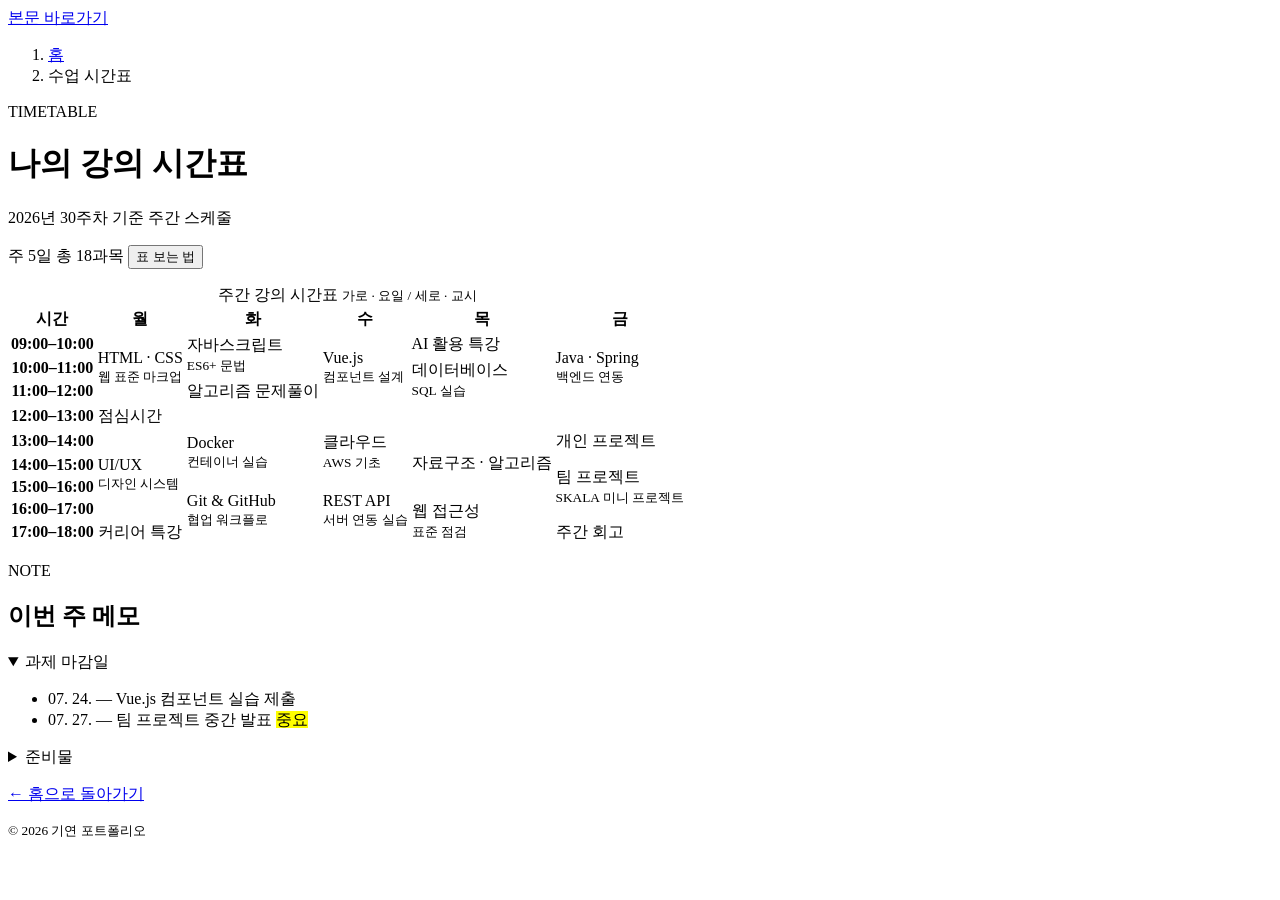
==== myClass.html @ 44c43b81 "🎉 feat: 프론트엔드 프로젝트 설정" ====
<!DOCTYPE html>
<html lang="ko">

<head>
    <meta charset="UTF-8">
    <meta name="viewport" content="width=device-width, initial-scale=1.0">
    <meta name="description" content="월요일부터 금요일까지의 주간 강의 시간표입니다.">
    <meta name="theme-color" content="#4f46e5">
    <title>나의 강의 시간표 | 박기연의 유니버스</title>
    <link rel="stylesheet" href="../css/trendy.css">
</head>

<body>
    <a class="skip-link" href="#main">본문 바로가기</a>

    <div class="container">

        <nav aria-label="이동 경로">
            <ol class="breadcrumb">
                <li><a href="index.html">홈</a></li>
                <li aria-current="page">수업 시간표</li>
            </ol>
        </nav>

        <header class="page-header">
            <p class="kicker">TIMETABLE</p>
            <hgroup>
                <h1>나의 강의 시간표</h1>
                <p><time datetime="2026-W30">2026년 30주차</time> 기준 주간 스케줄</p>
            </hgroup>
            <p>
                <span class="badge" data-tone="info">주 5일</span>
                <span class="badge" data-tone="info">총 18과목</span>
                <button type="button" popovertarget="legend-pop" class="btn-ghost">표 보는 법</button>
            </p>

            <div id="legend-pop" popover class="popover-card">
                <h2>표 보는 법</h2>
                <ul>
                    <li>세로로 병합된 칸은 연강(연속 수업)입니다.</li>
                    <li>점심시간은 가로로 병합되어 있습니다.</li>
                </ul>
                <button type="button" popovertarget="legend-pop" popovertargetaction="hide">닫기</button>
            </div>
        </header>

        <main id="main">

            <!-- 좁은 화면에서 가로 스크롤 되도록 감싸는 래퍼 (CSS는 추후 적용) -->
            <div class="table-scroll" role="region" aria-labelledby="timetable-caption" tabindex="0">
                <table class="timetable" data-component="timetable">
                    <caption id="timetable-caption">
                        주간 강의 시간표
                        <small>가로 · 요일 / 세로 · 교시</small>
                    </caption>

                    <colgroup>
                        <col class="col-time">
                        <col span="5" class="col-day">
                    </colgroup>

                    <thead>
                        <tr>
                            <th scope="col">시간</th>
                            <th scope="col">월</th>
                            <th scope="col">화</th>
                            <th scope="col">수</th>
                            <th scope="col">목</th>
                            <th scope="col">금</th>
                        </tr>
                    </thead>

                    <tbody>
                        <tr>
                            <th scope="row"><time datetime="09:00">09:00</time>–<time datetime="10:00">10:00</time></th>
                            <td rowspan="3">HTML · CSS<br><small>웹 표준 마크업</small></td>
                            <td rowspan="2">자바스크립트<br><small>ES6+ 문법</small></td>
                            <td rowspan="3">Vue.js<br><small>컴포넌트 설계</small></td>
                            <td>AI 활용 특강</td>
                            <td rowspan="3">Java · Spring<br><small>백엔드 연동</small></td>
                        </tr>
                        <tr>
                            <th scope="row"><time datetime="10:00">10:00</time>–<time datetime="11:00">11:00</time></th>
                            <td rowspan="2">데이터베이스<br><small>SQL 실습</small></td>
                        </tr>
                        <tr>
                            <th scope="row"><time datetime="11:00">11:00</time>–<time datetime="12:00">12:00</time></th>
                            <td>알고리즘 문제풀이</td>
                        </tr>

                        <tr class="row-break" data-type="lunch">
                            <th scope="row"><time datetime="12:00">12:00</time>–<time datetime="13:00">13:00</time></th>
                            <td colspan="5">점심시간</td>
                        </tr>

                        <tr>
                            <th scope="row"><time datetime="13:00">13:00</time>–<time datetime="14:00">14:00</time></th>
                            <td rowspan="4">UI/UX<br><small>디자인 시스템</small></td>
                            <td rowspan="2">Docker<br><small>컨테이너 실습</small></td>
                            <td rowspan="2">클라우드<br><small>AWS 기초</small></td>
                            <td rowspan="3">자료구조 · 알고리즘</td>
                            <td>개인 프로젝트</td>
                        </tr>
                        <tr>
                            <th scope="row"><time datetime="14:00">14:00</time>–<time datetime="15:00">15:00</time></th>
                            <td rowspan="3">팀 프로젝트<br><small>SKALA 미니 프로젝트</small></td>
                        </tr>
                        <tr>
                            <th scope="row"><time datetime="15:00">15:00</time>–<time datetime="16:00">16:00</time></th>
                            <td rowspan="3">Git &amp; GitHub<br><small>협업 워크플로</small></td>
                            <td rowspan="3">REST API<br><small>서버 연동 실습</small></td>
                        </tr>
                        <tr>
                            <th scope="row"><time datetime="16:00">16:00</time>–<time datetime="17:00">17:00</time></th>
                            <td rowspan="2">웹 접근성<br><small>표준 점검</small></td>
                        </tr>
                        <tr>
                            <th scope="row"><time datetime="17:00">17:00</time>–<time datetime="18:00">18:00</time></th>
                            <td>커리어 특강</td>
                            <td>주간 회고</td>
                        </tr>
                    </tbody>
                </table>
            </div>

            <section aria-labelledby="tip-title">
                <p class="kicker">NOTE</p>
                <h2 id="tip-title">이번 주 메모</h2>
                <details name="class-note" class="accordion" open>
                    <summary>과제 마감일</summary>
                    <ul>
                        <li><time datetime="2026-07-24">07. 24.</time> — Vue.js 컴포넌트 실습 제출</li>
                        <li><time datetime="2026-07-27">07. 27.</time> — 팀 프로젝트 중간 발표 <mark>중요</mark></li>
                    </ul>
                </details>
                <details name="class-note" class="accordion">
                    <summary>준비물</summary>
                    <ul>
                        <li>노트북 + 충전기 <kbd>필수</kbd></li>
                        <li>Docker Desktop 설치 확인</li>
                    </ul>
                </details>
            </section>

        </main>

        <footer class="site-footer">
            <p><a href="index.html">&larr; 홈으로 돌아가기</a></p>
            <p><small>&copy; <time datetime="2026">2026</time> 기연 포트폴리오</small></p>
        </footer>

    </div>
</body>

</html>
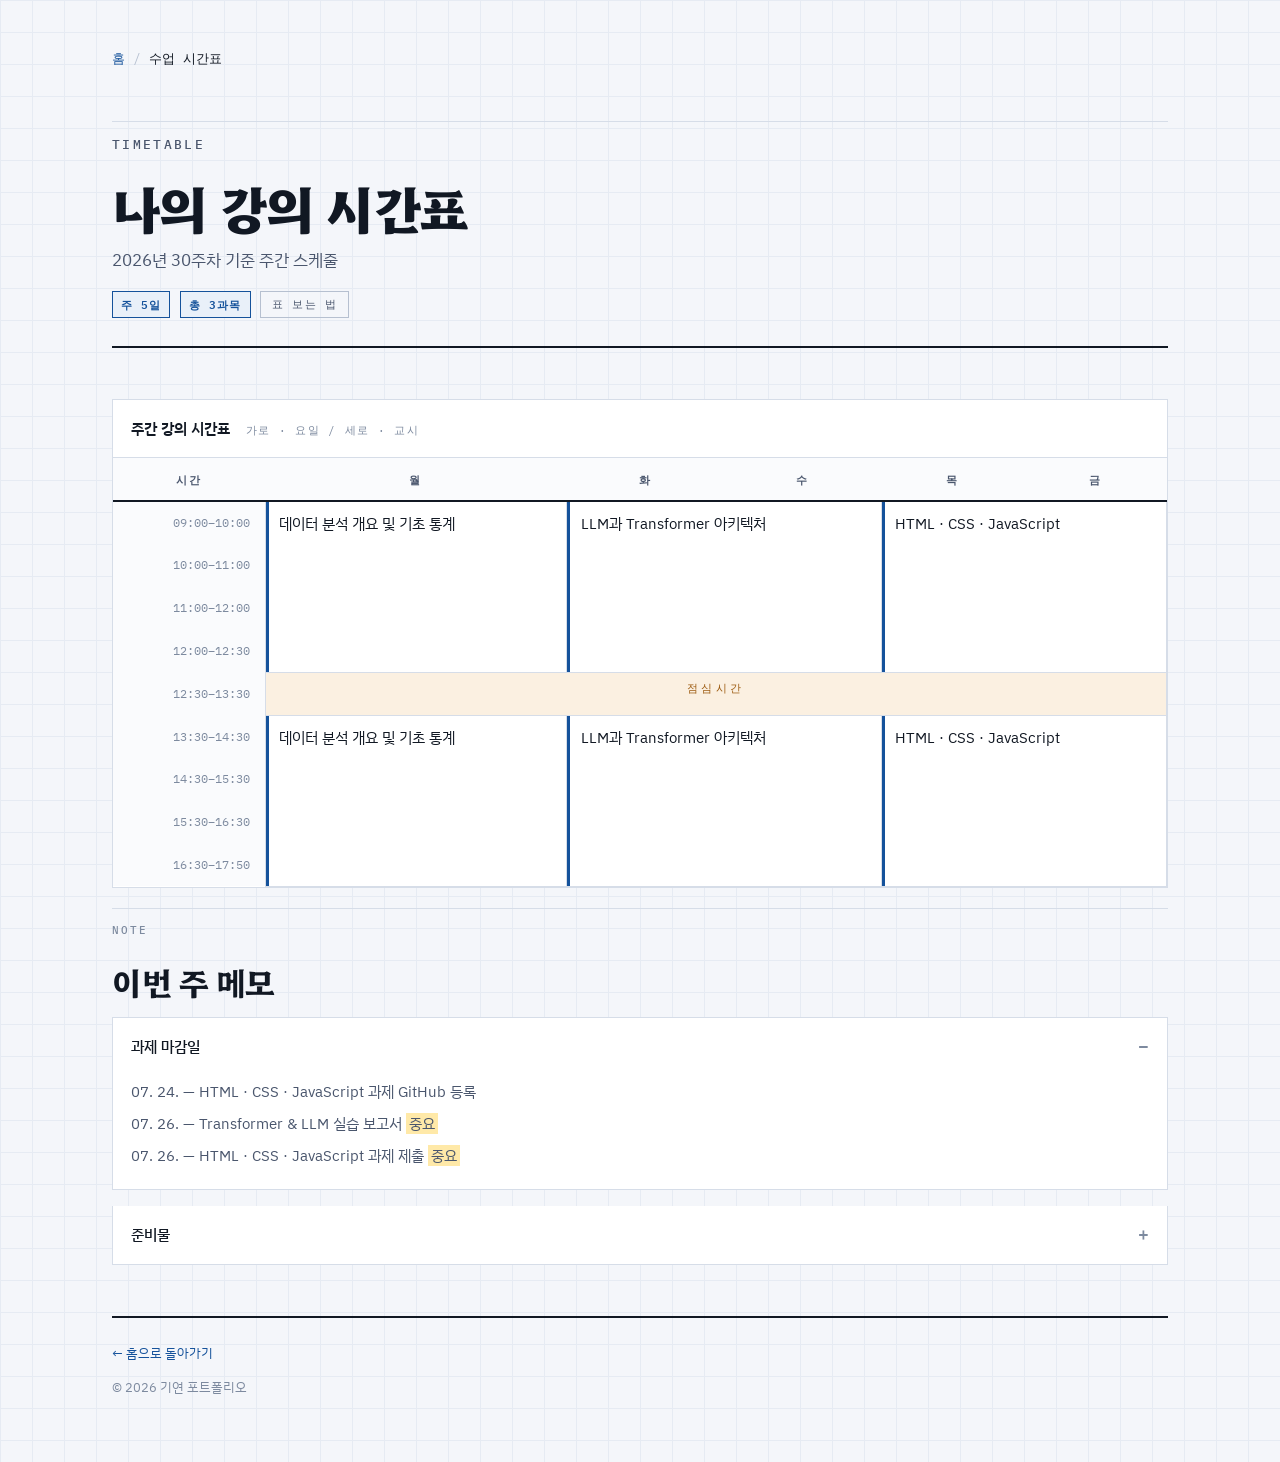
==== commit e9e03089: "✨ feat: 프론트엔드 초안 추가" ====
--- a/myClass.html
+++ b/myClass.html
@@ -7,7 +7,7 @@
     <meta name="description" content="월요일부터 금요일까지의 주간 강의 시간표입니다.">
     <meta name="theme-color" content="#4f46e5">
     <title>나의 강의 시간표 | 박기연의 유니버스</title>
-    <link rel="stylesheet" href="../css/trendy.css">
+    <link rel="stylesheet" href="css/trendy.css">
 </head>
 
 <body>
@@ -30,7 +30,7 @@
             </hgroup>
             <p>
                 <span class="badge" data-tone="info">주 5일</span>
-                <span class="badge" data-tone="info">총 18과목</span>
+                <span class="badge" data-tone="info">총 3과목</span>
                 <button type="button" popovertarget="legend-pop" class="btn-ghost">표 보는 법</button>
             </p>
 
@@ -38,7 +38,8 @@
                 <h2>표 보는 법</h2>
                 <ul>
                     <li>세로로 병합된 칸은 연강(연속 수업)입니다.</li>
-                    <li>점심시간은 가로로 병합되어 있습니다.</li>
+                    <li>가로로 병합된 칸은 여러 요일에 걸쳐 같은 과목이 이어진다는 뜻입니다.</li>
+                    <li>점심시간은 요일 전체가 가로로 병합되어 있습니다.</li>
                 </ul>
                 <button type="button" popovertarget="legend-pop" popovertargetaction="hide">닫기</button>
             </div>
@@ -71,53 +72,44 @@
                     </thead>
 
                     <tbody>
+                        <!-- 오전: 09:00–12:30. 하루 종일 같은 과목이라 세로 4칸 병합,
+                             화·수와 목·금은 같은 과목이라 가로 2칸도 함께 병합했습니다. -->
                         <tr>
                             <th scope="row"><time datetime="09:00">09:00</time>–<time datetime="10:00">10:00</time></th>
-                            <td rowspan="3">HTML · CSS<br><small>웹 표준 마크업</small></td>
-                            <td rowspan="2">자바스크립트<br><small>ES6+ 문법</small></td>
-                            <td rowspan="3">Vue.js<br><small>컴포넌트 설계</small></td>
-                            <td>AI 활용 특강</td>
-                            <td rowspan="3">Java · Spring<br><small>백엔드 연동</small></td>
+                            <td rowspan="4">데이터 분석 개요 및 기초 통계</td>
+                            <td rowspan="4" colspan="2">LLM과 Transformer 아키텍처</td>
+                            <td rowspan="4" colspan="2">HTML · CSS · JavaScript</td>
                         </tr>
                         <tr>
                             <th scope="row"><time datetime="10:00">10:00</time>–<time datetime="11:00">11:00</time></th>
-                            <td rowspan="2">데이터베이스<br><small>SQL 실습</small></td>
                         </tr>
                         <tr>
                             <th scope="row"><time datetime="11:00">11:00</time>–<time datetime="12:00">12:00</time></th>
-                            <td>알고리즘 문제풀이</td>
+                        </tr>
+                        <tr>
+                            <th scope="row"><time datetime="12:00">12:00</time>–<time datetime="12:30">12:30</time></th>
                         </tr>
 
                         <tr class="row-break" data-type="lunch">
-                            <th scope="row"><time datetime="12:00">12:00</time>–<time datetime="13:00">13:00</time></th>
+                            <th scope="row"><time datetime="12:30">12:30</time>–<time datetime="13:30">13:30</time></th>
                             <td colspan="5">점심시간</td>
                         </tr>
 
+                        <!-- 오후: 13:30–17:50 -->
                         <tr>
-                            <th scope="row"><time datetime="13:00">13:00</time>–<time datetime="14:00">14:00</time></th>
-                            <td rowspan="4">UI/UX<br><small>디자인 시스템</small></td>
-                            <td rowspan="2">Docker<br><small>컨테이너 실습</small></td>
-                            <td rowspan="2">클라우드<br><small>AWS 기초</small></td>
-                            <td rowspan="3">자료구조 · 알고리즘</td>
-                            <td>개인 프로젝트</td>
+                            <th scope="row"><time datetime="13:30">13:30</time>–<time datetime="14:30">14:30</time></th>
+                            <td rowspan="4">데이터 분석 개요 및 기초 통계</td>
+                            <td rowspan="4" colspan="2">LLM과 Transformer 아키텍처</td>
+                            <td rowspan="4" colspan="2">HTML · CSS · JavaScript</td>
                         </tr>
                         <tr>
-                            <th scope="row"><time datetime="14:00">14:00</time>–<time datetime="15:00">15:00</time></th>
-                            <td rowspan="3">팀 프로젝트<br><small>SKALA 미니 프로젝트</small></td>
+                            <th scope="row"><time datetime="14:30">14:30</time>–<time datetime="15:30">15:30</time></th>
                         </tr>
                         <tr>
-                            <th scope="row"><time datetime="15:00">15:00</time>–<time datetime="16:00">16:00</time></th>
-                            <td rowspan="3">Git &amp; GitHub<br><small>협업 워크플로</small></td>
-                            <td rowspan="3">REST API<br><small>서버 연동 실습</small></td>
+                            <th scope="row"><time datetime="15:30">15:30</time>–<time datetime="16:30">16:30</time></th>
                         </tr>
                         <tr>
-                            <th scope="row"><time datetime="16:00">16:00</time>–<time datetime="17:00">17:00</time></th>
-                            <td rowspan="2">웹 접근성<br><small>표준 점검</small></td>
-                        </tr>
-                        <tr>
-                            <th scope="row"><time datetime="17:00">17:00</time>–<time datetime="18:00">18:00</time></th>
-                            <td>커리어 특강</td>
-                            <td>주간 회고</td>
+                            <th scope="row"><time datetime="16:30">16:30</time>–<time datetime="17:50">17:50</time></th>
                         </tr>
                     </tbody>
                 </table>
@@ -129,15 +121,17 @@
                 <details name="class-note" class="accordion" open>
                     <summary>과제 마감일</summary>
                     <ul>
-                        <li><time datetime="2026-07-24">07. 24.</time> — Vue.js 컴포넌트 실습 제출</li>
-                        <li><time datetime="2026-07-27">07. 27.</time> — 팀 프로젝트 중간 발표 <mark>중요</mark></li>
+                        <li><time datetime="2026-07-24">07. 24.</time> — HTML · CSS · JavaScript 과제 GitHub 등록</li>
+                        <li><time datetime="2026-07-26">07. 26.</time> — Transformer &amp; LLM 실습 보고서 <mark>중요</mark></li>
+                        <li><time datetime="2026-07-26">07. 26.</time> — HTML · CSS · JavaScript 과제 제출 <mark>중요</mark></li>
                     </ul>
                 </details>
                 <details name="class-note" class="accordion">
                     <summary>준비물</summary>
                     <ul>
                         <li>노트북 + 충전기 <kbd>필수</kbd></li>
-                        <li>Docker Desktop 설치 확인</li>
+                        <li>VS Code · Git 설치 확인</li>
+                        <li>Python 실습 환경 점검</li>
                     </ul>
                 </details>
             </section>
--- a/css/trendy.css
+++ b/css/trendy.css
@@ -0,0 +1,1609 @@
+@import url('https://fonts.googleapis.com/css2?family=Hahmlet:wght@500;700;800&family=IBM+Plex+Mono:wght@400;500;600&family=IBM+Plex+Sans+KR:wght@400;500;600;700&display=swap');
+
+/* ==========================================================================
+   박기연의 유니버스 — html-trendy 전용 스타일
+   컨셉 : 모눈종이 위에 올린 한 주 (Ruled Sheet)
+   - 페이지 전체가 32px 모눈 위에 놓이고, 카드는 그 위에 얹힌 흰 종이입니다.
+   - 시간표(myClass)가 이 컨셉의 원형이고, 나머지 컴포넌트가 같은 괘선을 빌려 씁니다.
+   - 서체 : 제목 Hahmlet(명조) / 본문 IBM Plex Sans KR / 숫자·라벨 IBM Plex Mono
+   ========================================================================== */
+
+/* --------------------------------------------------------------------------
+   1. 디자인 토큰
+   -------------------------------------------------------------------------- */
+:root {
+    color-scheme: light dark;
+
+    /* 모눈 한 칸 */
+    --cell: 32px;
+
+    /* 색 — 리장의 코발트 하늘, 세부 야경의 나트륨 등빛에서 가져왔습니다 */
+    --paper: #f4f6fa;
+    --panel: #ffffff;
+    --panel-2: #fafbfd;
+    --grid: #e6ebf3;
+    --rule: #d6dde8;
+    --rule-strong: #b6c0d0;
+
+    --ink: #111823;
+    --ink-2: #4a566d;
+    --ink-3: #7d8a9f;
+
+    --cobalt: #15529b;
+    --cobalt-2: #0e3c74;
+    --cobalt-tint: #e9f0f9;
+
+    --amber: #c9761a;
+    --amber-2: #9c5a0f;
+    --amber-tint: #fbf0e1;
+
+    --ok: #1f7a5c;
+    --ok-tint: #e5f3ee;
+    --mark: #ffe9a8;
+
+    /* 서체 */
+    --font-display: 'Hahmlet', 'Nanum Myeongjo', serif;
+    --font-body: 'IBM Plex Sans KR', system-ui, -apple-system, sans-serif;
+    --font-mono: 'IBM Plex Mono', ui-monospace, SFMono-Regular, monospace;
+
+    /* 크기 */
+    --fs-label: 0.6875rem;
+    --fs-small: 0.8125rem;
+    --fs-base: 1rem;
+    --fs-lead: 1.0625rem;
+    --fs-h3: 1.25rem;
+    --fs-h2: clamp(1.5rem, 1.1rem + 1.4vw, 2rem);
+    --fs-h1: clamp(2rem, 1.2rem + 3.4vw, 3.25rem);
+
+    --t: 160ms cubic-bezier(0.2, 0.6, 0.3, 1);
+}
+
+@media (prefers-color-scheme: dark) {
+    :root {
+        --paper: #0f131a;
+        --panel: #161c26;
+        --panel-2: #1a212c;
+        --grid: #1a2029;
+        --rule: #2b3542;
+        --rule-strong: #465469;
+
+        --ink: #e9edf4;
+        --ink-2: #aab5c6;
+        --ink-3: #7f8b9d;
+
+        --cobalt: #74aae8;
+        --cobalt-2: #a3c8f3;
+        --cobalt-tint: #16243a;
+
+        --amber: #eda85c;
+        --amber-2: #f3c288;
+        --amber-tint: #2a2014;
+
+        --ok: #5fc0a0;
+        --ok-tint: #14261f;
+        --mark: #6b5a1f;
+    }
+}
+
+/* --------------------------------------------------------------------------
+   2. 기본 골격
+   -------------------------------------------------------------------------- */
+*,
+*::before,
+*::after {
+    box-sizing: border-box;
+}
+
+body {
+    margin: 0;
+    font-family: var(--font-body);
+    font-size: var(--fs-base);
+    line-height: 1.7;
+    color: var(--ink);
+    background-color: var(--paper);
+    /* 모눈 배경 — 이 사이트의 시그니처 */
+    background-image:
+        repeating-linear-gradient(to right, var(--grid) 0 1px, transparent 1px var(--cell)),
+        repeating-linear-gradient(to bottom, var(--grid) 0 1px, transparent 1px var(--cell));
+    -webkit-font-smoothing: antialiased;
+    word-break: keep-all;
+}
+
+h1,
+h2,
+h3,
+h4,
+hgroup,
+p,
+ul,
+ol,
+dl,
+dd,
+figure,
+blockquote {
+    margin: 0;
+}
+
+ul,
+ol {
+    padding: 0;
+    list-style: none;
+}
+
+img,
+video {
+    display: block;
+    max-width: 100%;
+}
+
+/* 제목 — 명조는 큰 제목에만, 아껴서 씁니다 */
+h1 {
+    font-family: var(--font-display);
+    font-weight: 800;
+    font-size: var(--fs-h1);
+    line-height: 1.12;
+    letter-spacing: -0.02em;
+}
+
+h2 {
+    font-family: var(--font-display);
+    font-weight: 700;
+    font-size: var(--fs-h2);
+    line-height: 1.25;
+    letter-spacing: -0.015em;
+}
+
+h3 {
+    font-size: var(--fs-h3);
+    font-weight: 600;
+    line-height: 1.4;
+}
+
+h4 {
+    font-size: 1.0625rem;
+    font-weight: 600;
+    line-height: 1.5;
+}
+
+a {
+    color: var(--cobalt);
+    text-decoration: none;
+    text-underline-offset: 3px;
+    transition: color var(--t);
+}
+
+a:hover {
+    color: var(--cobalt-2);
+    text-decoration: underline;
+}
+
+strong {
+    font-weight: 600;
+}
+
+small {
+    font-size: var(--fs-small);
+}
+
+abbr[title] {
+    text-decoration-style: dotted;
+    cursor: help;
+}
+
+mark {
+    background: var(--mark);
+    color: inherit;
+    padding: 0 0.2em;
+}
+
+kbd {
+    font-family: var(--font-mono);
+    font-size: 0.75rem;
+    border: 1px solid var(--rule);
+    border-bottom-width: 2px;
+    padding: 0.1em 0.45em;
+    background: var(--panel);
+}
+
+time {
+    font-variant-numeric: tabular-nums;
+}
+
+:focus-visible {
+    outline: 2px solid var(--cobalt);
+    outline-offset: 2px;
+}
+
+/* 건너뛰기 링크 */
+.skip-link {
+    position: absolute;
+    left: 0.5rem;
+    top: -4rem;
+    z-index: 20;
+    background: var(--ink);
+    color: var(--paper);
+    padding: 0.6rem 1rem;
+    font-size: var(--fs-small);
+    transition: top var(--t);
+}
+
+.skip-link:focus {
+    top: 0.5rem;
+    text-decoration: none;
+}
+
+/* --------------------------------------------------------------------------
+   3. 레이아웃
+   -------------------------------------------------------------------------- */
+.container {
+    max-width: 1120px;
+    margin: 0 auto;
+    padding: clamp(1.25rem, 4vw, 3rem) clamp(1rem, 3vw, 2rem) 4rem;
+    display: flex;
+    flex-direction: column;
+    gap: clamp(2rem, 4vw, 3.25rem);
+}
+
+main,
+aside,
+.container > nav,
+.container > section {
+    display: flex;
+    flex-direction: column;
+    gap: 1.25rem;
+}
+
+main > section,
+aside > section {
+    display: flex;
+    flex-direction: column;
+    gap: 1rem;
+}
+
+/* 홈: 본문 + 사이드바 */
+.content-wrapper {
+    display: grid;
+    grid-template-columns: minmax(0, 7fr) minmax(0, 3fr);
+    gap: clamp(1.5rem, 3vw, 2.5rem);
+    align-items: start;
+}
+
+/* 괘선 — 모든 구획은 얇은 선 아래에서 시작합니다 */
+.kicker {
+    font-family: var(--font-mono);
+    font-size: var(--fs-label);
+    font-weight: 500;
+    letter-spacing: 0.18em;
+    text-transform: uppercase;
+    color: var(--ink-3);
+    border-top: 1px solid var(--rule);
+    padding-top: 0.75rem;
+    margin-bottom: 0.35rem;
+}
+
+/* --------------------------------------------------------------------------
+   4. 머리말 / 이동 경로
+   -------------------------------------------------------------------------- */
+.site-header,
+.page-header {
+    display: flex;
+    flex-direction: column;
+    gap: 1rem;
+    padding-bottom: 1.75rem;
+    border-bottom: 2px solid var(--ink);
+}
+
+/* 미션6 — index를 처음 열면 상단 헤더 타이틀이 부드럽게 페이드인되며 등장.
+   (동작 최소화 설정 시 파일 하단 prefers-reduced-motion 블록이 자동으로 끕니다.) */
+@keyframes trendy-hero-in {
+    from { opacity: 0; transform: translateY(-14px); }
+    to   { opacity: 1; transform: translateY(0); }
+}
+
+.site-header {
+    animation: trendy-hero-in 700ms cubic-bezier(0.2, 0.7, 0.2, 1) both;
+}
+
+.site-header hgroup,
+.page-header hgroup {
+    display: flex;
+    flex-direction: column;
+    gap: 0.6rem;
+}
+
+.site-header__tagline,
+.page-header hgroup p {
+    font-size: var(--fs-lead);
+    color: var(--ink-2);
+    max-width: 46ch;
+}
+
+.site-header__meta,
+.page-header > p {
+    display: flex;
+    flex-wrap: wrap;
+    align-items: center;
+    gap: 0.6rem;
+    font-size: var(--fs-small);
+    color: var(--ink-2);
+}
+
+.breadcrumb {
+    display: flex;
+    flex-wrap: wrap;
+    gap: 0.5rem;
+    font-family: var(--font-mono);
+    font-size: var(--fs-small);
+    color: var(--ink-3);
+}
+
+.breadcrumb li + li::before {
+    content: "/";
+    margin-right: 0.5rem;
+    color: var(--rule-strong);
+}
+
+.breadcrumb [aria-current="page"] {
+    color: var(--ink);
+}
+
+/* --------------------------------------------------------------------------
+   5. 뱃지 · 칩 · 버튼
+   -------------------------------------------------------------------------- */
+.badge {
+    font-family: var(--font-mono);
+    font-size: var(--fs-label);
+    font-weight: 600;
+    letter-spacing: 0.1em;
+    text-transform: uppercase;
+    padding: 0.2rem 0.5rem;
+    border: 1px solid currentColor;
+    color: var(--ink-2);
+    white-space: nowrap;
+}
+
+.badge[data-tone="new"],
+.badge[data-tone="update"] {
+    color: var(--amber-2);
+    background: var(--amber-tint);
+}
+
+.badge[data-tone="info"] {
+    color: var(--cobalt);
+    background: var(--cobalt-tint);
+}
+
+.badge[data-tone="success"] {
+    color: var(--ok);
+    background: var(--ok-tint);
+}
+
+.chip-list {
+    display: flex;
+    flex-wrap: wrap;
+    gap: 0.5rem;
+}
+
+.chip {
+    display: inline-block;
+    font-size: var(--fs-small);
+    padding: 0.25rem 0.7rem;
+    background: var(--panel);
+    border: 1px solid var(--rule);
+    color: var(--ink-2);
+}
+
+button {
+    font-family: inherit;
+}
+
+.btn-ghost {
+    font-family: var(--font-mono);
+    font-size: var(--fs-label);
+    letter-spacing: 0.1em;
+    text-transform: uppercase;
+    color: var(--ink-2);
+    background: transparent;
+    border: 1px solid var(--rule-strong);
+    padding: 0.3rem 0.7rem;
+    cursor: pointer;
+    transition: border-color var(--t), color var(--t);
+}
+
+.btn-ghost:hover {
+    color: var(--cobalt);
+    border-color: var(--cobalt);
+}
+
+.btn-submit,
+.btn-reset {
+    font-size: 0.9375rem;
+    font-weight: 600;
+    padding: 0.7rem 1.4rem;
+    border: 1px solid transparent;
+    cursor: pointer;
+    transition: background-color var(--t), color var(--t), border-color var(--t);
+}
+
+.btn-submit {
+    background: var(--cobalt);
+    color: #fff;
+}
+
+.btn-submit:hover {
+    background: var(--cobalt-2);
+}
+
+.btn-reset {
+    background: transparent;
+    color: var(--ink-2);
+    border-color: var(--rule-strong);
+}
+
+.btn-reset:hover {
+    border-color: var(--ink-2);
+    color: var(--ink);
+}
+
+@media (prefers-color-scheme: dark) {
+    .btn-submit {
+        color: #0f131a;
+    }
+}
+
+/* --------------------------------------------------------------------------
+   6. 카드형 내비게이션
+   -------------------------------------------------------------------------- */
+.nav-grid {
+    display: grid;
+    grid-template-columns: repeat(auto-fit, minmax(11.5rem, 1fr));
+    gap: 0.75rem;
+}
+
+.nav-grid li {
+    display: flex;
+}
+
+.nav-grid a {
+    flex: 1;
+    border: 1px solid var(--rule);
+    display: grid;
+    grid-template-columns: auto 1fr;
+    grid-template-areas:
+        "index title"
+        "index desc";
+    column-gap: 0.9rem;
+    row-gap: 0.15rem;
+    align-content: start;
+    height: 100%;
+    padding: 1.25rem 1.1rem;
+    background: var(--panel);
+    color: var(--ink);
+    border-top: 3px solid var(--rule);
+    transition: background-color var(--t), border-color var(--t), transform var(--t), box-shadow var(--t);
+}
+
+.nav-grid a:hover,
+.nav-grid a:focus-visible {
+    background: var(--cobalt-tint);
+    border-top-color: var(--cobalt);
+    text-decoration: none;
+    transform: translateY(-3px);
+    box-shadow: 0 8px 20px rgba(17, 24, 35, 0.12);
+}
+
+.nav-grid__index {
+    grid-area: index;
+    font-family: var(--font-mono);
+    font-size: var(--fs-small);
+    color: var(--ink-3);
+    padding-top: 0.15rem;
+}
+
+.nav-grid a:hover .nav-grid__index {
+    color: var(--cobalt);
+}
+
+.nav-grid strong {
+    grid-area: title;
+    font-size: 1.0625rem;
+}
+
+.nav-grid small {
+    grid-area: desc;
+    color: var(--ink-3);
+    line-height: 1.5;
+}
+
+/* --------------------------------------------------------------------------
+   7. 숫자 · 진행률 바
+   -------------------------------------------------------------------------- */
+/* 1px 간격 + 부모 배경으로 괘선을 만드는 방식입니다.
+   빈 칸이 생기면 회색으로 비쳐 보이므로 열 수를 항목 수에 맞춰 고정합니다.
+   항목을 늘리면 repeat() 숫자도 같이 바꿔 주세요. */
+.stat-list,
+.card-grid,
+.definition-cards,
+.next-steps {
+    display: grid;
+    grid-template-columns: repeat(3, minmax(0, 1fr));
+    gap: 1px;
+    background: var(--rule);
+    border: 1px solid var(--rule);
+}
+
+@media (max-width: 820px) {
+    .stat-list,
+    .card-grid,
+    .definition-cards,
+    .next-steps {
+        grid-template-columns: minmax(0, 1fr);
+    }
+}
+
+.stat {
+    background: var(--panel);
+    padding: 1.25rem 1.1rem;
+}
+
+.stat dt {
+    font-size: var(--fs-small);
+    color: var(--ink-3);
+    margin-bottom: 0.4rem;
+}
+
+.stat__value {
+    display: block;
+    font-family: var(--font-mono);
+    font-size: 2.25rem;
+    font-weight: 500;
+    line-height: 1.1;
+    letter-spacing: -0.03em;
+    color: var(--ink);
+    font-variant-numeric: tabular-nums;
+}
+
+.stat__unit {
+    font-size: 0.875rem;
+    font-weight: 400;
+    color: var(--ink-3);
+    margin-left: 0.35rem;
+    letter-spacing: 0;
+}
+
+.stat__caption {
+    display: block;
+    font-size: var(--fs-small);
+    color: var(--ink-2);
+    margin-top: 0.5rem;
+}
+
+.stat dd {
+    margin: 0;
+}
+
+.stat .bar {
+    margin-top: 0.9rem;
+}
+
+/* 진행률 바 : 눈금 있는 자 모양 */
+.bar {
+    display: block;
+    position: relative;
+    height: 10px;
+    background-color: var(--panel-2);
+    background-image: repeating-linear-gradient(to right, var(--rule) 0 1px, transparent 1px 25%);
+    border: 1px solid var(--rule);
+}
+
+.bar__fill {
+    display: block;
+    height: 100%;
+    width: 0;
+    background: var(--cobalt);
+    transition: width 700ms cubic-bezier(0.2, 0.7, 0.2, 1);
+}
+
+/* 채움 값은 마크업의 data-value(%)를 그대로 씁니다. 값이 늘면 여기에 한 줄만 추가하세요. */
+.bar[data-value="0"] .bar__fill { width: 0%; }
+.bar[data-value="27"] .bar__fill { width: 27%; }
+.bar[data-value="30"] .bar__fill { width: 30%; }
+.bar[data-value="50"] .bar__fill { width: 50%; }
+
+/* --------------------------------------------------------------------------
+   8. 카드 · 미디어
+   -------------------------------------------------------------------------- */
+.card {
+    background: var(--panel);
+    border: 1px solid var(--rule);
+    padding: 1.25rem;
+    display: flex;
+    flex-direction: column;
+    gap: 0.5rem;
+}
+
+.card__meta {
+    display: flex;
+    align-items: center;
+    gap: 0.6rem;
+    font-family: var(--font-mono);
+    font-size: var(--fs-small);
+    color: var(--ink-3);
+    margin-bottom: 0.5rem;
+}
+
+.card header {
+    display: flex;
+    flex-direction: column;
+    gap: 0.25rem;
+}
+
+.card footer {
+    font-size: var(--fs-small);
+    margin-top: 0.25rem;
+}
+
+.card-grid .card {
+    border: 0;
+    gap: 0.35rem;
+}
+
+.card-grid .card strong {
+    font-size: 1.0625rem;
+}
+
+.card-grid .card p {
+    color: var(--ink-2);
+    font-size: var(--fs-small);
+}
+
+.media-card {
+    background: var(--panel);
+    border: 1px solid var(--rule);
+    padding: 0.75rem;
+}
+
+.media-card img {
+    width: 100%;
+    height: auto;
+    aspect-ratio: 16 / 10;
+    object-fit: cover;
+    background: var(--panel-2);
+}
+
+/* 영상은 잘리면 안 되므로 원본 비율을 지킵니다 */
+[data-component="video-player"] {
+    max-width: 44rem;
+}
+
+.media-card video {
+    width: 100%;
+    height: auto;
+    aspect-ratio: 16 / 9;
+    object-fit: contain;
+    background: #000;
+}
+
+.media-card figcaption {
+    display: flex;
+    flex-wrap: wrap;
+    align-items: baseline;
+    gap: 0.6rem;
+    padding: 0.85rem 0.25rem 0.15rem;
+    font-size: var(--fs-small);
+    color: var(--ink-3);
+}
+
+.media-card figcaption strong {
+    font-size: var(--fs-base);
+    color: var(--ink);
+}
+
+/* --------------------------------------------------------------------------
+   9. 여행 앨범
+   -------------------------------------------------------------------------- */
+.trip-grid-container {
+    display: grid;
+    grid-template-columns: repeat(auto-fit, minmax(15rem, 1fr));
+    gap: 1.25rem;
+}
+
+.trip-card {
+    height: 100%;
+    background: var(--panel);
+    border: 1px solid var(--rule);
+    padding: 0.6rem;
+    transition: border-color var(--t), transform var(--t), box-shadow var(--t);
+}
+
+/* 미션6 — 카드에 마우스를 올리면 살짝 떠오르고 그림자가 진해집니다. */
+.trip-card:hover {
+    border-color: var(--rule-strong);
+    transform: translateY(-4px);
+    box-shadow: 0 10px 24px rgba(17, 24, 35, 0.14);
+}
+
+.trip-card img {
+    width: 100%;
+    height: auto;
+    aspect-ratio: 16 / 10;
+    object-fit: cover;
+}
+
+.trip-card figcaption {
+    display: grid;
+    grid-template-columns: auto 1fr;
+    column-gap: 0.7rem;
+    padding: 0.8rem 0.35rem 0.35rem;
+}
+
+.trip-card__index {
+    grid-row: span 2;
+    font-family: var(--font-mono);
+    font-size: var(--fs-small);
+    color: var(--ink-3);
+    padding-top: 0.2rem;
+}
+
+.trip-card figcaption strong {
+    font-size: 1.0625rem;
+}
+
+.trip-card figcaption small {
+    color: var(--ink-3);
+}
+
+.bgm {
+    display: flex;
+    flex-direction: column;
+    gap: 0.6rem;
+    padding: 1rem 1.1rem;
+    background: var(--panel);
+    border: 1px solid var(--rule);
+}
+
+.bgm h2 {
+    font-family: var(--font-mono);
+    font-size: var(--fs-label);
+    font-weight: 500;
+    letter-spacing: 0.18em;
+    text-transform: uppercase;
+    color: var(--ink-3);
+}
+
+audio {
+    width: 100%;
+}
+
+/* --------------------------------------------------------------------------
+   10. 목표 리스트 (myProfile)
+   -------------------------------------------------------------------------- */
+.section-summary {
+    display: flex;
+    align-items: baseline;
+    gap: 0.8rem;
+    color: var(--ink-2);
+    font-size: var(--fs-small);
+}
+
+.section-summary .stat__value {
+    display: inline-block;
+    font-size: 1.75rem;
+}
+
+.goal-list {
+    display: flex;
+    flex-direction: column;
+}
+
+.goal {
+    padding: 1.1rem 0;
+    border-top: 1px solid var(--rule);
+    display: flex;
+    flex-direction: column;
+    gap: 0.6rem;
+}
+
+.goal:last-child {
+    border-bottom: 1px solid var(--rule);
+}
+
+.goal__head {
+    display: grid;
+    grid-template-columns: auto 1fr auto;
+    align-items: baseline;
+    gap: 0.9rem;
+}
+
+.goal__index {
+    font-family: var(--font-mono);
+    font-size: var(--fs-small);
+    color: var(--ink-3);
+}
+
+.goal__count {
+    font-family: var(--font-mono);
+    font-size: 0.9375rem;
+    color: var(--ink);
+    font-variant-numeric: tabular-nums;
+}
+
+.goal__count small {
+    color: var(--ink-3);
+}
+
+.goal__note {
+    color: var(--ink-3);
+}
+
+/* 키워드 카드 */
+.definition-card {
+    background: var(--panel);
+    padding: 1.25rem 1.1rem;
+}
+
+.definition-card dt {
+    font-family: var(--font-display);
+    font-weight: 700;
+    font-size: 1.25rem;
+    margin-bottom: 0.4rem;
+}
+
+.definition-card dd {
+    margin: 0;
+    color: var(--ink-2);
+    font-size: var(--fs-small);
+    line-height: 1.65;
+}
+
+/* --------------------------------------------------------------------------
+   11. 시간표 — 이 사이트 괘선의 원형
+   -------------------------------------------------------------------------- */
+.table-scroll {
+    overflow-x: auto;
+    border: 1px solid var(--rule);
+    background: var(--panel);
+}
+
+.timetable {
+    width: 100%;
+    min-width: 44rem;
+    border-collapse: collapse;
+    font-size: 0.9375rem;
+}
+
+/* caption은 display를 바꾸면 표 위 제목 자리를 잃습니다. 그대로 두고 안쪽만 꾸밉니다. */
+.timetable caption {
+    text-align: left;
+    padding: 1rem 1.1rem;
+    border-bottom: 1px solid var(--rule);
+    font-weight: 600;
+}
+
+.timetable caption small {
+    font-family: var(--font-mono);
+    font-size: var(--fs-label);
+    letter-spacing: 0.12em;
+    text-transform: uppercase;
+    color: var(--ink-3);
+    font-weight: 400;
+    margin-left: 0.75rem;
+}
+
+.timetable .col-time {
+    width: 9.5rem;
+}
+
+.timetable thead th {
+    font-family: var(--font-mono);
+    font-size: var(--fs-label);
+    font-weight: 600;
+    letter-spacing: 0.16em;
+    text-transform: uppercase;
+    color: var(--ink-2);
+    padding: 0.7rem 0.75rem;
+    border-bottom: 2px solid var(--ink);
+    background: var(--panel-2);
+}
+
+.timetable tbody th[scope="row"] {
+    font-family: var(--font-mono);
+    font-size: 0.75rem;
+    font-weight: 400;
+    color: var(--ink-3);
+    text-align: right;
+    white-space: nowrap;
+    padding: 0.7rem 0.9rem;
+    background: var(--panel-2);
+    border-right: 1px solid var(--rule);
+    vertical-align: top;
+}
+
+.timetable td {
+    padding: 0.7rem 0.85rem;
+    border: 1px solid var(--rule);
+    border-left: 0;
+    vertical-align: top;
+    line-height: 1.45;
+}
+
+.timetable td small {
+    display: block;
+    color: var(--ink-3);
+    font-size: 0.75rem;
+    margin-top: 0.15rem;
+}
+
+/* 연강(rowspan)은 코발트 세로선으로 이어져 보이게 */
+.timetable td[rowspan] {
+    box-shadow: inset 3px 0 0 var(--cobalt-tint);
+}
+
+.timetable td[rowspan="3"],
+.timetable td[rowspan="4"] {
+    box-shadow: inset 3px 0 0 var(--cobalt);
+}
+
+.timetable tbody tr:hover td {
+    background: var(--panel-2);
+}
+
+.timetable .row-break[data-type="lunch"] td {
+    text-align: center;
+    font-family: var(--font-mono);
+    font-size: var(--fs-label);
+    letter-spacing: 0.3em;
+    text-transform: uppercase;
+    color: var(--amber-2);
+    background: var(--amber-tint);
+    padding: 0.5rem;
+}
+
+/* --------------------------------------------------------------------------
+   12. 타임라인 (휴일 계획)
+   -------------------------------------------------------------------------- */
+.timeline {
+    display: flex;
+    flex-direction: column;
+    border-left: 1px solid var(--rule);
+    padding-left: 1.25rem;
+    margin-left: 0.35rem;
+}
+
+.timeline__item {
+    position: relative;
+    display: grid;
+    grid-template-columns: 4.5rem 1fr;
+    align-items: baseline;
+    gap: 1rem;
+    padding: 0.7rem 0;
+}
+
+.timeline__item + .timeline__item {
+    border-top: 1px dashed var(--rule);
+}
+
+.timeline__item::before {
+    content: "";
+    position: absolute;
+    left: -1.5rem;
+    top: 1.15rem;
+    width: 7px;
+    height: 7px;
+    background: var(--rule-strong);
+}
+
+.timeline__item time {
+    font-family: var(--font-mono);
+    font-size: var(--fs-small);
+    color: var(--ink-2);
+}
+
+/* 하루의 때에 따라 표식 색이 달라집니다 */
+[data-part="morning"] .timeline__item::before {
+    background: var(--amber);
+}
+
+[data-part="afternoon"] .timeline__item::before {
+    background: var(--cobalt);
+}
+
+[data-part="evening"] .timeline__item::before {
+    background: var(--ink);
+}
+
+.checklist li {
+    padding: 0.35rem 0 0.35rem 1.25rem;
+    position: relative;
+    color: var(--ink-2);
+}
+
+.checklist li::before {
+    content: "";
+    position: absolute;
+    left: 0;
+    top: 0.85rem;
+    width: 8px;
+    height: 8px;
+    border: 1px solid var(--rule-strong);
+}
+
+/* --------------------------------------------------------------------------
+   13. 아코디언 · 팝오버
+   -------------------------------------------------------------------------- */
+.accordion {
+    background: var(--panel);
+    border: 1px solid var(--rule);
+}
+
+.accordion + .accordion {
+    border-top: 0;
+}
+
+.accordion summary {
+    display: flex;
+    align-items: center;
+    justify-content: space-between;
+    gap: 1rem;
+    padding: 0.85rem 1.1rem;
+    font-size: 0.9375rem;
+    font-weight: 500;
+    cursor: pointer;
+    list-style: none;
+    transition: background-color var(--t);
+}
+
+.accordion summary::-webkit-details-marker {
+    display: none;
+}
+
+.accordion summary::after {
+    content: "+";
+    font-family: var(--font-mono);
+    font-size: 1.125rem;
+    color: var(--ink-3);
+    transition: transform var(--t);
+}
+
+.accordion[open] summary::after {
+    content: "−";
+}
+
+.accordion summary:hover {
+    background: var(--panel-2);
+}
+
+.accordion > *:not(summary) {
+    padding: 0 1.1rem 1.1rem;
+    font-size: 0.9375rem;
+    color: var(--ink-2);
+}
+
+.accordion li {
+    padding: 0.2rem 0;
+}
+
+.accordion dt {
+    font-weight: 600;
+    color: var(--ink);
+    margin-top: 0.6rem;
+}
+
+.accordion dd {
+    margin: 0;
+}
+
+.accordion blockquote {
+    border-left: 2px solid var(--cobalt);
+    padding-left: 1rem;
+}
+
+.accordion blockquote footer {
+    font-size: var(--fs-small);
+    color: var(--ink-3);
+    margin-top: 0.35rem;
+}
+
+.popover-card {
+    max-width: min(32rem, calc(100vw - 2rem));
+    margin: auto;
+    padding: 1.5rem;
+    background: var(--panel);
+    color: var(--ink);
+    border: 1px solid var(--ink);
+    box-shadow: 8px 8px 0 var(--cobalt-tint);
+}
+
+.popover-card h2 {
+    font-size: 1.25rem;
+    margin-bottom: 0.75rem;
+}
+
+.popover-card ul,
+.popover-card ol {
+    padding-left: 1.1rem;
+    list-style: disc;
+    color: var(--ink-2);
+    font-size: 0.9375rem;
+}
+
+.popover-card ol {
+    list-style: decimal;
+}
+
+.popover-card button {
+    margin-top: 1.25rem;
+    font-family: var(--font-mono);
+    font-size: var(--fs-label);
+    letter-spacing: 0.1em;
+    text-transform: uppercase;
+    background: var(--ink);
+    color: var(--paper);
+    border: 0;
+    padding: 0.5rem 1rem;
+    cursor: pointer;
+}
+
+.popover-card::backdrop {
+    background: rgba(17, 24, 35, 0.35);
+}
+
+/* --------------------------------------------------------------------------
+   14. 단계 표시 (회원가입)
+   -------------------------------------------------------------------------- */
+.stepper ol {
+    display: grid;
+    grid-template-columns: repeat(3, 1fr);
+    gap: 1px;
+    background: var(--rule);
+    border: 1px solid var(--rule);
+}
+
+.stepper li {
+    display: flex;
+    flex-direction: column;
+    gap: 0.15rem;
+    padding: 0.9rem 1rem;
+    background: var(--panel);
+    border-top: 3px solid var(--rule);
+}
+
+.stepper__index {
+    font-family: var(--font-mono);
+    font-size: var(--fs-small);
+    color: var(--ink-3);
+}
+
+.stepper__label {
+    font-weight: 600;
+}
+
+.stepper__state {
+    font-family: var(--font-mono);
+    font-size: var(--fs-label);
+    letter-spacing: 0.12em;
+    text-transform: uppercase;
+    color: var(--ink-3);
+}
+
+.stepper li[data-state="done"] {
+    border-top-color: var(--cobalt);
+}
+
+.stepper li[data-state="done"] .stepper__index,
+.stepper li[data-state="done"] .stepper__state {
+    color: var(--cobalt);
+}
+
+.stepper li[data-state="current"] {
+    border-top-color: var(--amber);
+    background: var(--amber-tint);
+}
+
+.stepper li[data-state="current"] .stepper__index,
+.stepper li[data-state="current"] .stepper__state {
+    color: var(--amber-2);
+}
+
+.stepper li[data-state="todo"] .stepper__label {
+    color: var(--ink-3);
+    font-weight: 500;
+}
+
+/* 다음 할 일 목록 */
+.next-steps li {
+    display: flex;
+    flex-direction: column;
+    gap: 0.3rem;
+    padding: 1.25rem 1.1rem;
+    background: var(--panel);
+}
+
+.next-steps__index {
+    font-family: var(--font-mono);
+    font-size: var(--fs-small);
+    color: var(--cobalt);
+}
+
+.next-steps p {
+    font-size: var(--fs-small);
+    color: var(--ink-2);
+    line-height: 1.6;
+}
+
+/* --------------------------------------------------------------------------
+   15. 폼
+   -------------------------------------------------------------------------- */
+.signup-form {
+    display: flex;
+    flex-direction: column;
+    gap: 1.25rem;
+}
+
+fieldset {
+    border: 1px solid var(--rule);
+    background: var(--panel);
+    padding: 1.5rem;
+    margin: 0;
+}
+
+legend {
+    font-family: var(--font-mono);
+    font-size: 0.75rem;
+    font-weight: 600;
+    letter-spacing: 0.06em;
+    text-transform: uppercase;
+    color: var(--ink-2);
+    padding: 0 0.5rem;
+    margin-left: -0.5rem;
+}
+
+.field {
+    display: flex;
+    flex-direction: column;
+    gap: 0.35rem;
+    margin-bottom: 1.25rem;
+}
+
+.field:last-child {
+    margin-bottom: 0;
+}
+
+/* 폼 안의 보조 버튼은 내용만큼만 넓게 */
+.field .btn-ghost {
+    align-self: flex-start;
+    margin-top: 0.25rem;
+}
+
+.field > label {
+    font-size: 0.9375rem;
+    font-weight: 600;
+}
+
+.field small {
+    color: var(--ink-3);
+    font-size: var(--fs-small);
+}
+
+.req {
+    color: var(--amber-2);
+}
+
+input[type="text"],
+input[type="password"],
+input[type="email"],
+input[type="date"],
+input[type="tel"],
+select,
+textarea {
+    width: 100%;
+    font-family: inherit;
+    font-size: 0.9375rem;
+    color: var(--ink);
+    background: var(--panel-2);
+    border: 1px solid var(--rule-strong);
+    padding: 0.65rem 0.75rem;
+    transition: border-color var(--t), background-color var(--t);
+}
+
+input:focus,
+select:focus,
+textarea:focus {
+    background: var(--panel);
+    border-color: var(--cobalt);
+    outline: 2px solid var(--cobalt-tint);
+    outline-offset: 0;
+}
+
+input::placeholder,
+textarea::placeholder {
+    color: var(--ink-3);
+}
+
+textarea {
+    resize: vertical;
+    min-height: 8rem;
+    line-height: 1.6;
+}
+
+input[type="radio"],
+input[type="checkbox"] {
+    accent-color: var(--cobalt);
+    width: auto;
+    margin: 0 0.5rem 0 0;
+    cursor: pointer;
+}
+
+.field-group {
+    border: 0;
+    border-top: 1px solid var(--rule);
+    padding: 1rem 0 0;
+    margin-bottom: 1.25rem;
+    background: transparent;
+}
+
+.field-group > legend {
+    padding: 0;
+    margin: 0;
+    color: var(--ink-3);
+}
+
+.field-group > label {
+    display: inline-flex;
+    align-items: center;
+    margin: 0.5rem 1.25rem 0 0;
+    font-size: 0.9375rem;
+    cursor: pointer;
+}
+
+.checkbox-list {
+    display: grid;
+    grid-template-columns: repeat(auto-fit, minmax(16rem, 1fr));
+    gap: 0.5rem;
+    margin-top: 0.75rem;
+}
+
+.checkbox-list label {
+    display: flex;
+    align-items: center;
+    padding: 0.55rem 0.75rem;
+    border: 1px solid var(--rule);
+    font-size: 0.9375rem;
+    cursor: pointer;
+    transition: border-color var(--t), background-color var(--t);
+}
+
+.checkbox-list label:hover {
+    border-color: var(--cobalt);
+    background: var(--cobalt-tint);
+}
+
+/* 세그먼티드 컨트롤 : 라디오를 버튼 띠로 */
+.segmented {
+    display: flex;
+    flex-wrap: wrap;
+    margin-top: 0.75rem;
+    border: 1px solid var(--rule-strong);
+    width: fit-content;
+    max-width: 100%;
+}
+
+.segmented li + li {
+    border-left: 1px solid var(--rule-strong);
+}
+
+.segmented label {
+    display: block;
+    cursor: pointer;
+}
+
+.segmented input {
+    position: absolute;
+    opacity: 0;
+    width: 1px;
+    height: 1px;
+}
+
+.segmented span {
+    display: block;
+    padding: 0.55rem 1.1rem;
+    font-size: 0.9375rem;
+    color: var(--ink-2);
+    background: var(--panel);
+    transition: background-color var(--t), color var(--t);
+}
+
+.segmented label:hover span {
+    background: var(--cobalt-tint);
+    color: var(--cobalt);
+}
+
+.segmented input:checked + span {
+    background: var(--cobalt);
+    color: #fff;
+    font-weight: 600;
+}
+
+.segmented input:focus-visible + span {
+    outline: 2px solid var(--cobalt);
+    outline-offset: 2px;
+}
+
+@media (prefers-color-scheme: dark) {
+    .segmented input:checked + span {
+        color: #0f131a;
+    }
+}
+
+.form-actions {
+    display: flex;
+    flex-wrap: wrap;
+    gap: 0.75rem;
+    padding-top: 0.25rem;
+}
+
+/* --------------------------------------------------------------------------
+   16. 사이드바 (실시간 정보 · 놀이터)
+   -------------------------------------------------------------------------- */
+.content-wrapper aside {
+    background: var(--panel);
+    border: 1px solid var(--rule);
+    padding: 1.25rem;
+    position: sticky;
+    top: 1.5rem;
+}
+
+.content-wrapper aside .kicker {
+    border-top: 0;
+    padding-top: 0;
+}
+
+aside h2 {
+    font-size: 1.375rem;
+}
+
+aside h3 {
+    font-size: 1rem;
+}
+
+aside p {
+    font-size: var(--fs-small);
+    color: var(--ink-2);
+}
+
+aside label[for="city-select"] {
+    display: block;
+    font-size: var(--fs-small);
+    font-weight: 600;
+    margin-bottom: 0.35rem;
+}
+
+aside select {
+    background: var(--panel-2);
+}
+
+#weather-box {
+    margin-top: 0.75rem;
+    font-size: var(--fs-small);
+}
+
+#weather-box p {
+    margin: 0;
+}
+
+.game-list {
+    display: flex;
+    flex-direction: column;
+    gap: 0.5rem;
+}
+
+.game-list .btn-submit {
+    width: 100%;
+    background: transparent;
+    color: var(--ink);
+    border: 1px solid var(--rule-strong);
+    font-weight: 500;
+    text-align: left;
+    padding: 0.6rem 0.9rem;
+}
+
+.game-list .btn-submit:hover {
+    background: var(--cobalt);
+    border-color: var(--cobalt);
+    color: #fff;
+}
+
+@media (prefers-color-scheme: dark) {
+    .game-list .btn-submit:hover {
+        color: #0f131a;
+    }
+}
+
+/* --------------------------------------------------------------------------
+   17. 바닥글
+   -------------------------------------------------------------------------- */
+.site-footer {
+    display: flex;
+    flex-direction: column;
+    gap: 0.75rem;
+    padding-top: 1.5rem;
+    border-top: 2px solid var(--ink);
+    font-size: var(--fs-small);
+    color: var(--ink-3);
+}
+
+.site-footer nav ul {
+    display: flex;
+    flex-wrap: wrap;
+    gap: 1.25rem;
+}
+
+.site-footer address {
+    font-style: normal;
+}
+
+/* --------------------------------------------------------------------------
+   18. 반응형
+   -------------------------------------------------------------------------- */
+@media (max-width: 900px) {
+    .content-wrapper {
+        grid-template-columns: 1fr;
+    }
+
+    .content-wrapper aside {
+        position: static;
+    }
+}
+
+@media (max-width: 640px) {
+    :root {
+        --cell: 24px;
+    }
+
+    .stepper ol {
+        grid-template-columns: 1fr;
+    }
+
+    .timeline__item {
+        grid-template-columns: 3.75rem 1fr;
+        gap: 0.75rem;
+    }
+
+    .goal__head {
+        grid-template-columns: auto 1fr;
+        row-gap: 0.2rem;
+    }
+
+    .goal__count {
+        grid-column: 2;
+    }
+
+    .segmented {
+        width: 100%;
+    }
+
+    .segmented li {
+        flex: 1;
+    }
+
+    .segmented span {
+        padding: 0.55rem 0.5rem;
+        text-align: center;
+    }
+
+    fieldset {
+        padding: 1.1rem;
+    }
+}
+
+/* --------------------------------------------------------------------------
+   19. 동작 최소화 설정 존중
+   -------------------------------------------------------------------------- */
+@media (prefers-reduced-motion: reduce) {
+    *,
+    *::before,
+    *::after {
+        animation-duration: 0.01ms !important;
+        transition-duration: 0.01ms !important;
+    }
+}
